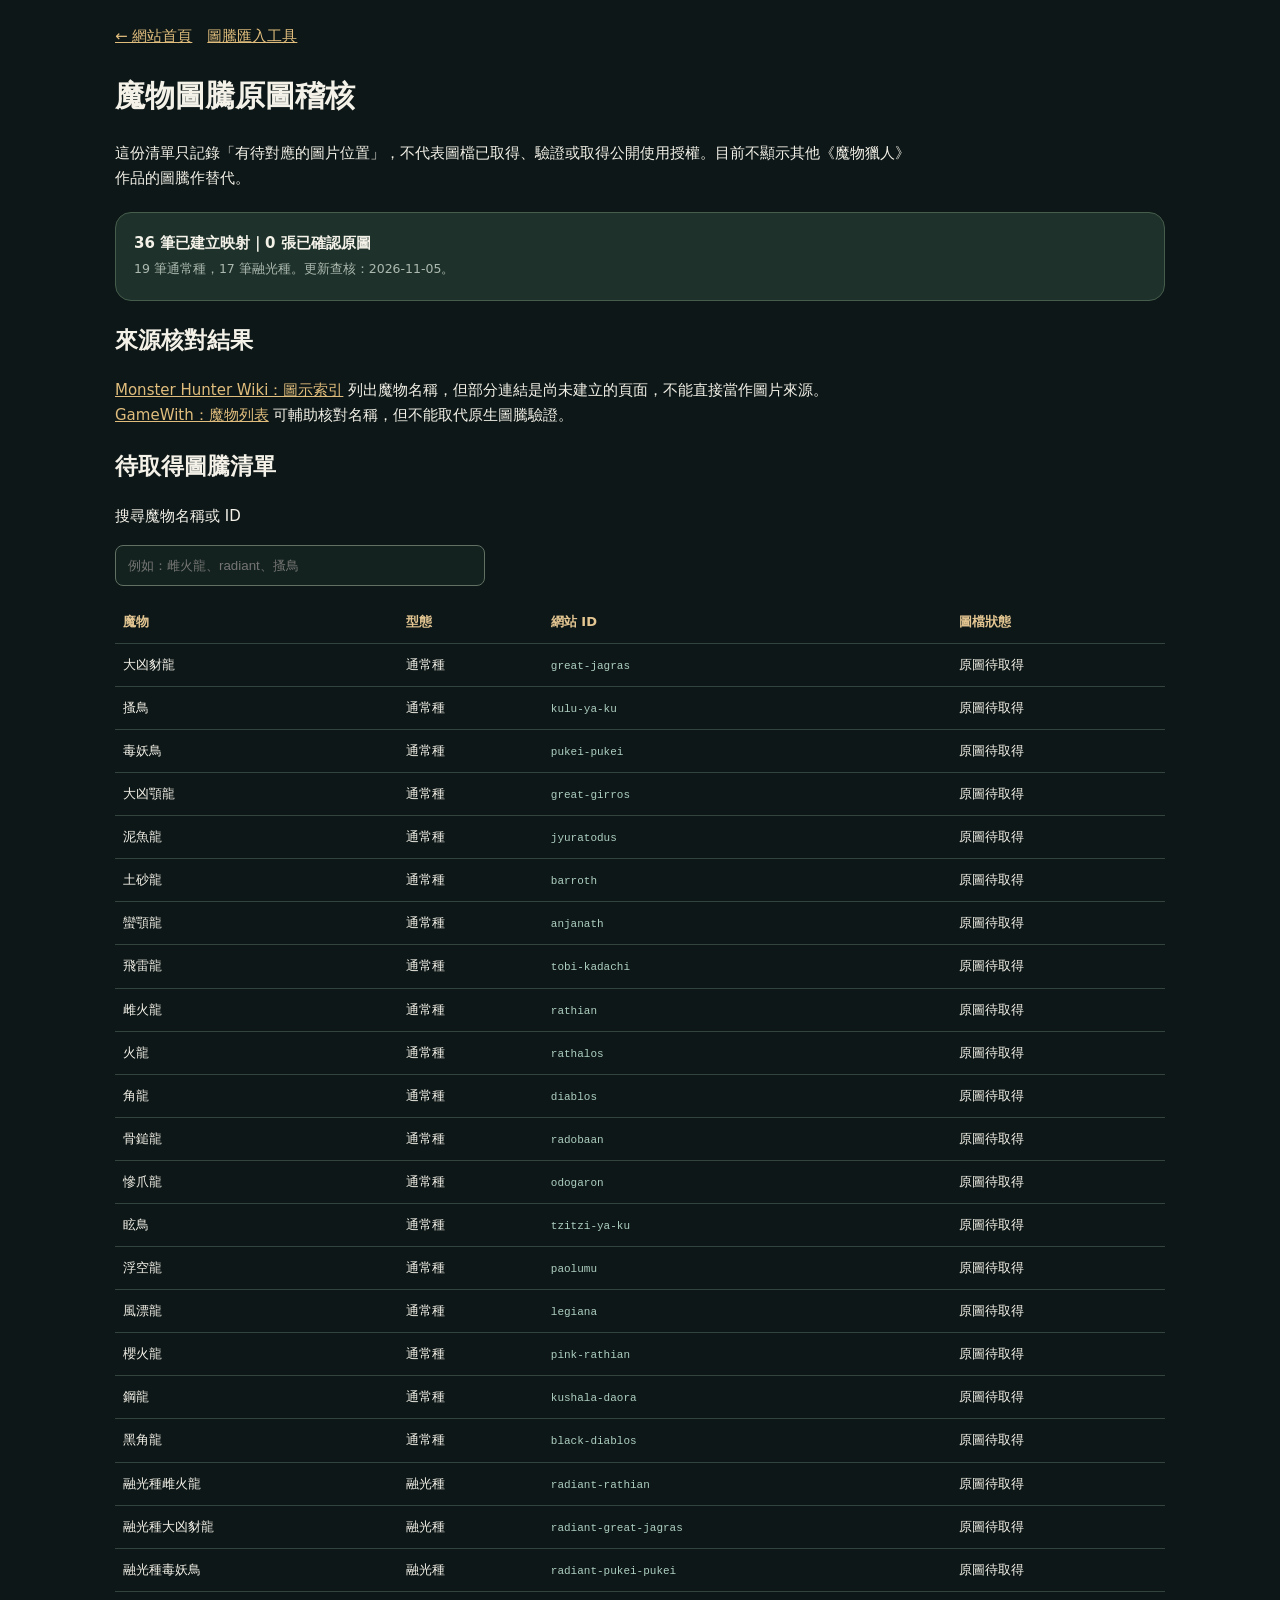
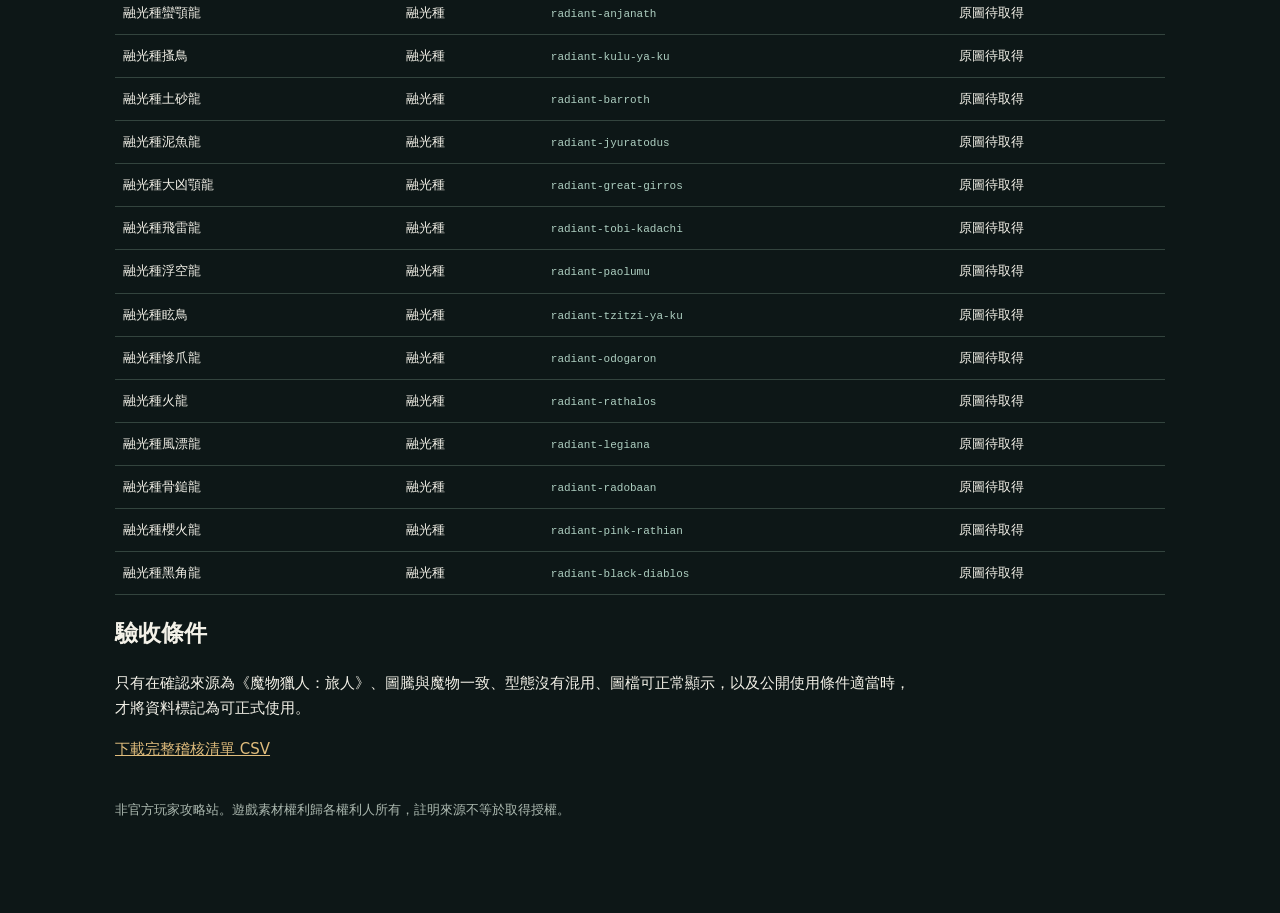
==== totem-audit.html @ b6ccaeb4 "123" ====
<!doctype html><html lang="zh-Hant"><head><meta charset="utf-8"><meta name="viewport" content="width=device-width,initial-scale=1"><title>圖騰來源稽核｜旅人狩獵手冊</title><style>body{font:15px/1.7 system-ui,sans-serif;background:#0d1717;color:#f3f1e8;margin:0}main{max-width:1050px;margin:auto;padding:24px 16px 90px}a{color:#e0bd7d}.stat{background:#1e322b;border:1px solid #465d4c;border-radius:16px;padding:18px;margin:20px 0}table{border-collapse:collapse;width:100%;font-size:13px}td,th{border-bottom:1px solid #33443e;text-align:left;padding:10px 8px}th{color:#e4c692}code{font-size:11px;color:#aecfc1}input{width:100%;max-width:370px;padding:12px;border:1px solid #607164;border-radius:8px;background:#13221e;color:white}small{color:#acb9b0}p{max-width:800px}footer{padding-top:20px}tr[hidden]{display:none}</style></head><body><main><a href="index.html">← 網站首頁</a>　<a href="totem-importer.html">圖騰匯入工具</a><h1>魔物圖騰原圖稽核</h1><p>這份清單只記錄「有待對應的圖片位置」，不代表圖檔已取得、驗證或取得公開使用授權。目前不顯示其他《魔物獵人》作品的圖騰作替代。</p><div class="stat"><strong>36 筆已建立映射｜0 張已確認原圖</strong><div><small>19 筆通常種，17 筆融光種。更新查核：2026-11-05。</small></div></div><h2>來源核對結果</h2><p><a href="https://www.monsterhunterwiki.org/wiki/MHOutlanders/Image_Gallery" target="_blank" rel="noopener">Monster Hunter Wiki：圖示索引</a> 列出魔物名稱，但部分連結是尚未建立的頁面，不能直接當作圖片來源。<a href="https://gamewith.ai/monster-hunter-outlanders/en/monsters" target="_blank" rel="noopener">GameWith：魔物列表</a> 可輔助核對名稱，但不能取代原生圖騰驗證。</p><h2>待取得圖騰清單</h2><label for="search">搜尋魔物名稱或 ID</label><p><input id="search" type="search" placeholder="例如：雌火龍、radiant、搔鳥"></p><div style="overflow-x:auto"><table><thead><tr><th>魔物</th><th>型態</th><th>網站 ID</th><th>圖檔狀態</th></tr></thead><tbody><tr><td>大凶豺龍</td><td>通常種</td><td><code>great-jagras</code></td><td>原圖待取得</td></tr><tr><td>搔鳥</td><td>通常種</td><td><code>kulu-ya-ku</code></td><td>原圖待取得</td></tr><tr><td>毒妖鳥</td><td>通常種</td><td><code>pukei-pukei</code></td><td>原圖待取得</td></tr><tr><td>大凶顎龍</td><td>通常種</td><td><code>great-girros</code></td><td>原圖待取得</td></tr><tr><td>泥魚龍</td><td>通常種</td><td><code>jyuratodus</code></td><td>原圖待取得</td></tr><tr><td>土砂龍</td><td>通常種</td><td><code>barroth</code></td><td>原圖待取得</td></tr><tr><td>蠻顎龍</td><td>通常種</td><td><code>anjanath</code></td><td>原圖待取得</td></tr><tr><td>飛雷龍</td><td>通常種</td><td><code>tobi-kadachi</code></td><td>原圖待取得</td></tr><tr><td>雌火龍</td><td>通常種</td><td><code>rathian</code></td><td>原圖待取得</td></tr><tr><td>火龍</td><td>通常種</td><td><code>rathalos</code></td><td>原圖待取得</td></tr><tr><td>角龍</td><td>通常種</td><td><code>diablos</code></td><td>原圖待取得</td></tr><tr><td>骨鎚龍</td><td>通常種</td><td><code>radobaan</code></td><td>原圖待取得</td></tr><tr><td>慘爪龍</td><td>通常種</td><td><code>odogaron</code></td><td>原圖待取得</td></tr><tr><td>眩鳥</td><td>通常種</td><td><code>tzitzi-ya-ku</code></td><td>原圖待取得</td></tr><tr><td>浮空龍</td><td>通常種</td><td><code>paolumu</code></td><td>原圖待取得</td></tr><tr><td>風漂龍</td><td>通常種</td><td><code>legiana</code></td><td>原圖待取得</td></tr><tr><td>櫻火龍</td><td>通常種</td><td><code>pink-rathian</code></td><td>原圖待取得</td></tr><tr><td>鋼龍</td><td>通常種</td><td><code>kushala-daora</code></td><td>原圖待取得</td></tr><tr><td>黑角龍</td><td>通常種</td><td><code>black-diablos</code></td><td>原圖待取得</td></tr><tr><td>融光種雌火龍</td><td>融光種</td><td><code>radiant-rathian</code></td><td>原圖待取得</td></tr><tr><td>融光種大凶豺龍</td><td>融光種</td><td><code>radiant-great-jagras</code></td><td>原圖待取得</td></tr><tr><td>融光種毒妖鳥</td><td>融光種</td><td><code>radiant-pukei-pukei</code></td><td>原圖待取得</td></tr><tr><td>融光種蠻顎龍</td><td>融光種</td><td><code>radiant-anjanath</code></td><td>原圖待取得</td></tr><tr><td>融光種搔鳥</td><td>融光種</td><td><code>radiant-kulu-ya-ku</code></td><td>原圖待取得</td></tr><tr><td>融光種土砂龍</td><td>融光種</td><td><code>radiant-barroth</code></td><td>原圖待取得</td></tr><tr><td>融光種泥魚龍</td><td>融光種</td><td><code>radiant-jyuratodus</code></td><td>原圖待取得</td></tr><tr><td>融光種大凶顎龍</td><td>融光種</td><td><code>radiant-great-girros</code></td><td>原圖待取得</td></tr><tr><td>融光種飛雷龍</td><td>融光種</td><td><code>radiant-tobi-kadachi</code></td><td>原圖待取得</td></tr><tr><td>融光種浮空龍</td><td>融光種</td><td><code>radiant-paolumu</code></td><td>原圖待取得</td></tr><tr><td>融光種眩鳥</td><td>融光種</td><td><code>radiant-tzitzi-ya-ku</code></td><td>原圖待取得</td></tr><tr><td>融光種慘爪龍</td><td>融光種</td><td><code>radiant-odogaron</code></td><td>原圖待取得</td></tr><tr><td>融光種火龍</td><td>融光種</td><td><code>radiant-rathalos</code></td><td>原圖待取得</td></tr><tr><td>融光種風漂龍</td><td>融光種</td><td><code>radiant-legiana</code></td><td>原圖待取得</td></tr><tr><td>融光種骨鎚龍</td><td>融光種</td><td><code>radiant-radobaan</code></td><td>原圖待取得</td></tr><tr><td>融光種櫻火龍</td><td>融光種</td><td><code>radiant-pink-rathian</code></td><td>原圖待取得</td></tr><tr><td>融光種黑角龍</td><td>融光種</td><td><code>radiant-black-diablos</code></td><td>原圖待取得</td></tr></tbody></table></div><h2>驗收條件</h2><p>只有在確認來源為《魔物獵人：旅人》、圖騰與魔物一致、型態沒有混用、圖檔可正常顯示，以及公開使用條件適當時，才將資料標記為可正式使用。</p><p><a href="TOTEM-AUDIT.csv" download>下載完整稽核清單 CSV</a></p><footer><small>非官方玩家攻略站。遊戲素材權利歸各權利人所有，註明來源不等於取得授權。</small></footer></main><script>const input=document.getElementById('search');input.addEventListener('input',()=>{const q=input.value.trim().toLowerCase();for(const r of document.querySelectorAll('tbody tr'))r.hidden=!r.textContent.toLowerCase().includes(q)});</script></body></html>
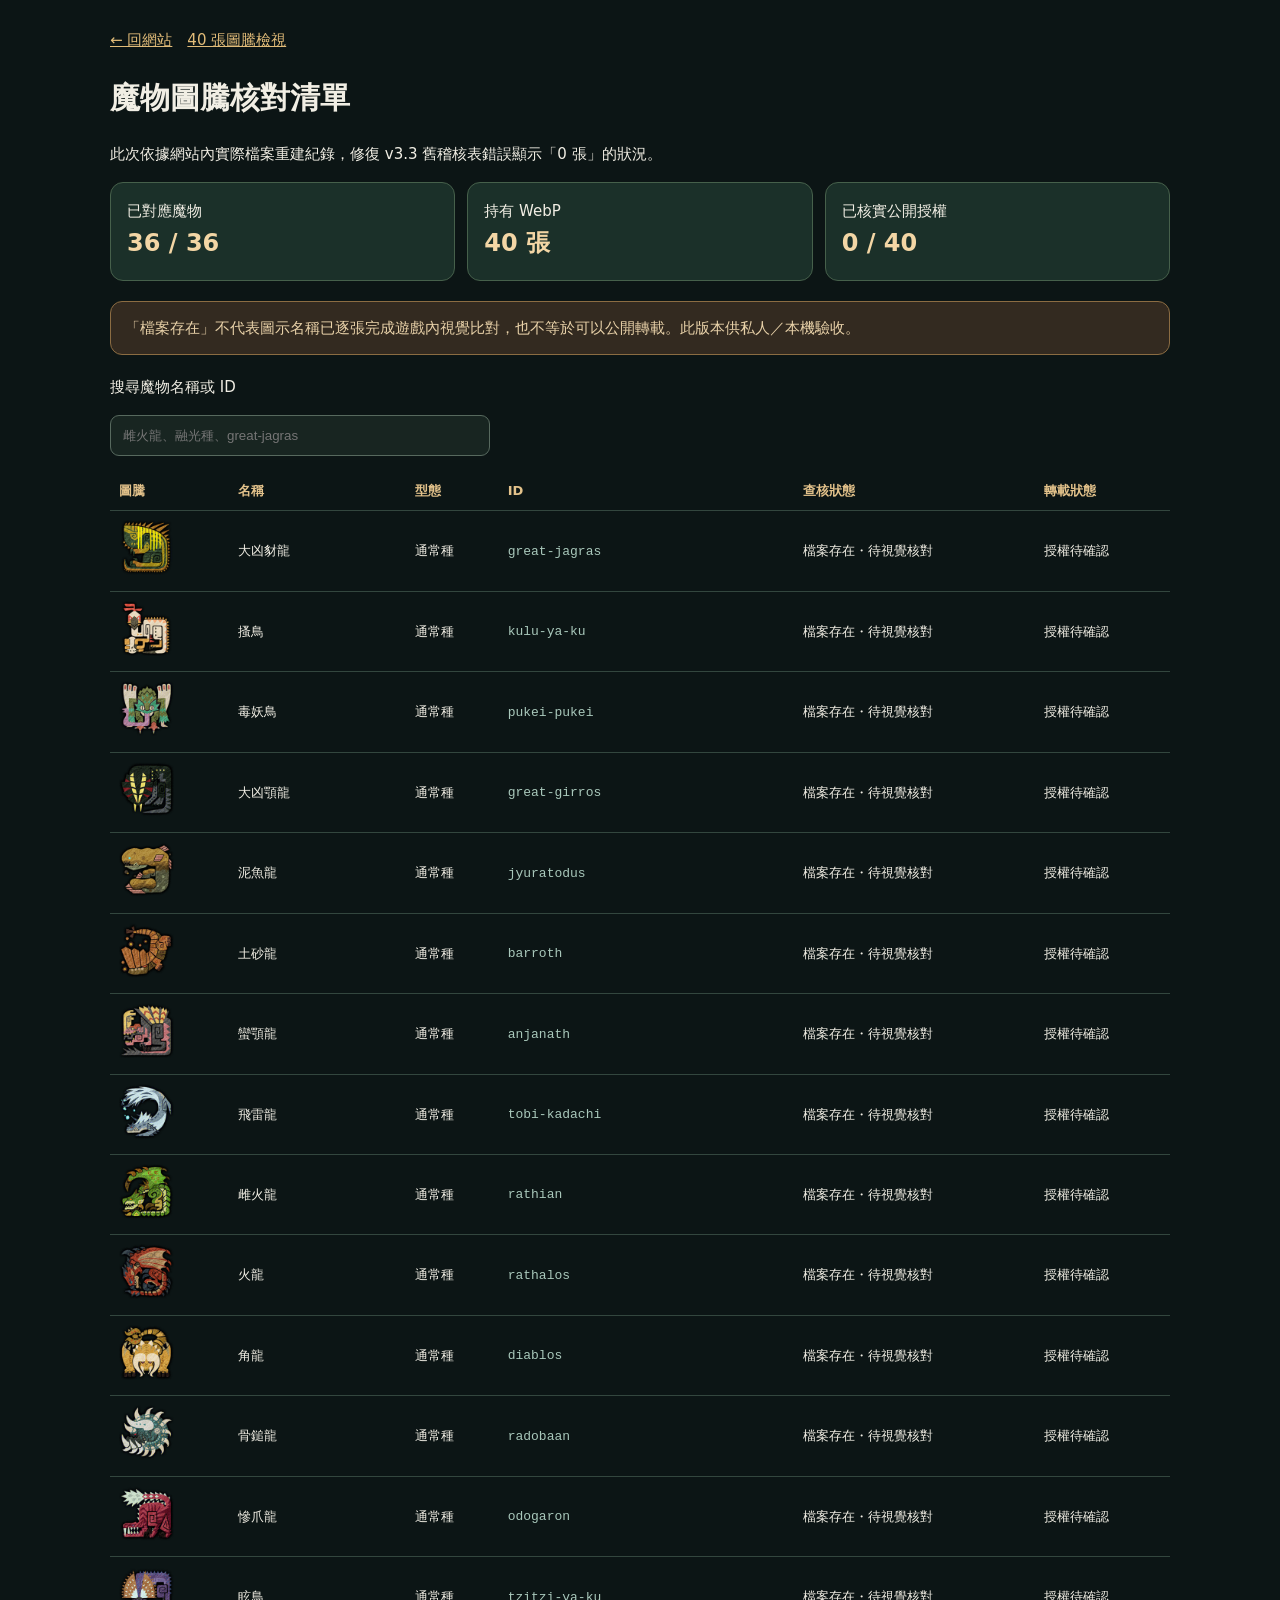
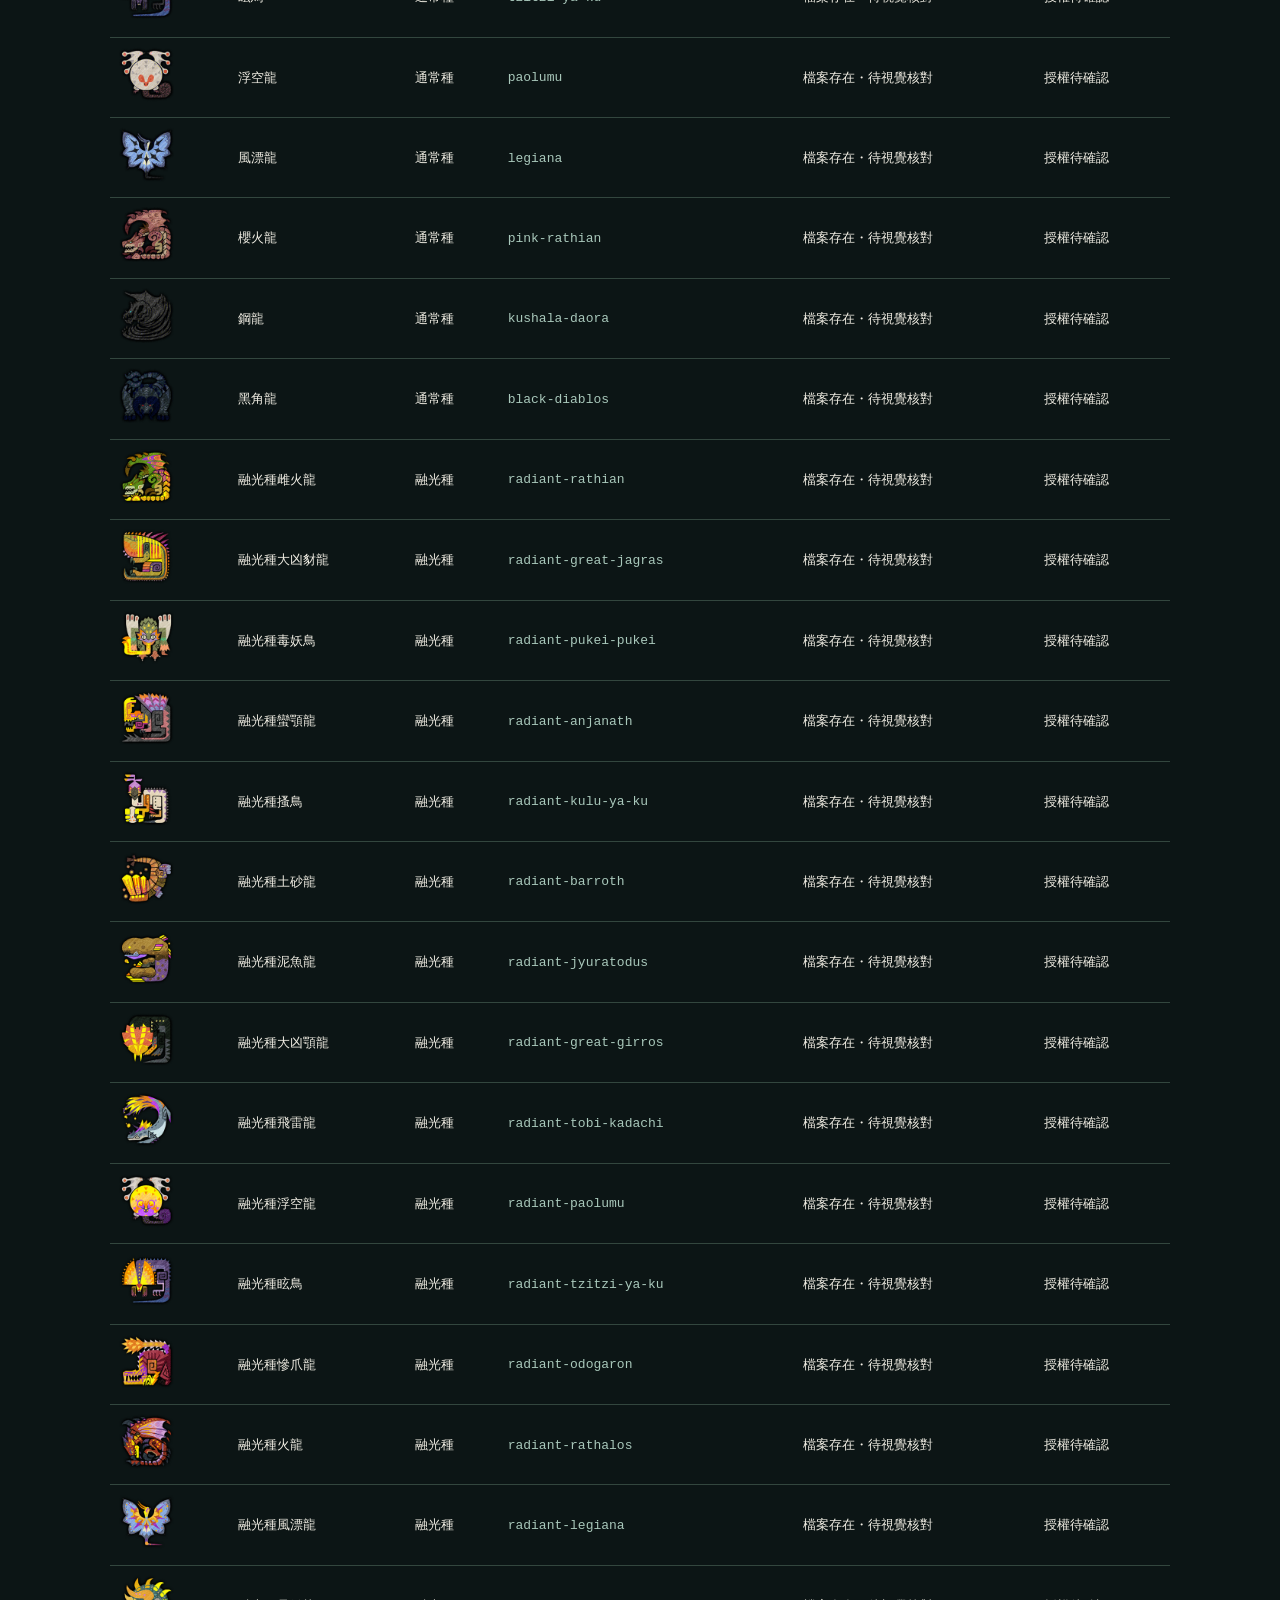
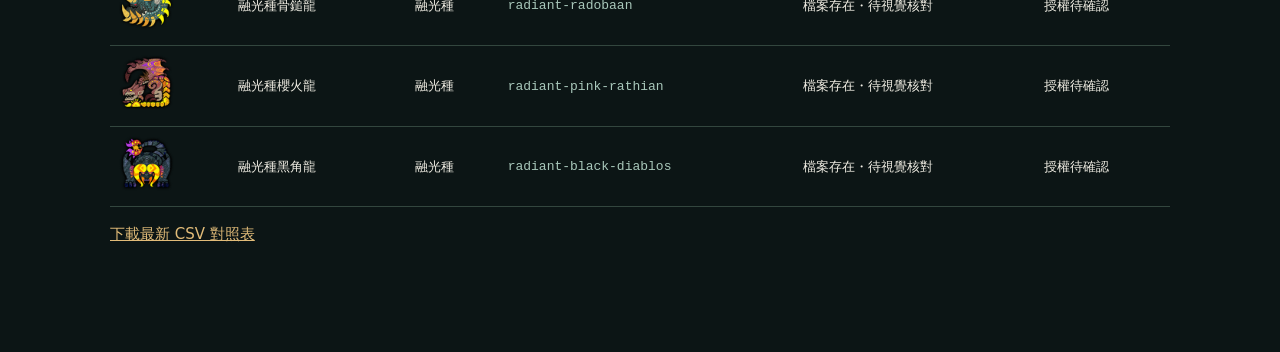
==== commit c4c845b2: "123" ====
--- a/totem-audit.html
+++ b/totem-audit.html
@@ -1 +1 @@
-<!doctype html><html lang="zh-Hant"><head><meta charset="utf-8"><meta name="viewport" content="width=device-width,initial-scale=1"><title>圖騰來源稽核｜旅人狩獵手冊</title><style>body{font:15px/1.7 system-ui,sans-serif;background:#0d1717;color:#f3f1e8;margin:0}main{max-width:1050px;margin:auto;padding:24px 16px 90px}a{color:#e0bd7d}.stat{background:#1e322b;border:1px solid #465d4c;border-radius:16px;padding:18px;margin:20px 0}table{border-collapse:collapse;width:100%;font-size:13px}td,th{border-bottom:1px solid #33443e;text-align:left;padding:10px 8px}th{color:#e4c692}code{font-size:11px;color:#aecfc1}input{width:100%;max-width:370px;padding:12px;border:1px solid #607164;border-radius:8px;background:#13221e;color:white}small{color:#acb9b0}p{max-width:800px}footer{padding-top:20px}tr[hidden]{display:none}</style></head><body><main><a href="index.html">← 網站首頁</a>　<a href="totem-importer.html">圖騰匯入工具</a><h1>魔物圖騰原圖稽核</h1><p>這份清單只記錄「有待對應的圖片位置」，不代表圖檔已取得、驗證或取得公開使用授權。目前不顯示其他《魔物獵人》作品的圖騰作替代。</p><div class="stat"><strong>36 筆已建立映射｜0 張已確認原圖</strong><div><small>19 筆通常種，17 筆融光種。更新查核：2026-11-05。</small></div></div><h2>來源核對結果</h2><p><a href="https://www.monsterhunterwiki.org/wiki/MHOutlanders/Image_Gallery" target="_blank" rel="noopener">Monster Hunter Wiki：圖示索引</a> 列出魔物名稱，但部分連結是尚未建立的頁面，不能直接當作圖片來源。<a href="https://gamewith.ai/monster-hunter-outlanders/en/monsters" target="_blank" rel="noopener">GameWith：魔物列表</a> 可輔助核對名稱，但不能取代原生圖騰驗證。</p><h2>待取得圖騰清單</h2><label for="search">搜尋魔物名稱或 ID</label><p><input id="search" type="search" placeholder="例如：雌火龍、radiant、搔鳥"></p><div style="overflow-x:auto"><table><thead><tr><th>魔物</th><th>型態</th><th>網站 ID</th><th>圖檔狀態</th></tr></thead><tbody><tr><td>大凶豺龍</td><td>通常種</td><td><code>great-jagras</code></td><td>原圖待取得</td></tr><tr><td>搔鳥</td><td>通常種</td><td><code>kulu-ya-ku</code></td><td>原圖待取得</td></tr><tr><td>毒妖鳥</td><td>通常種</td><td><code>pukei-pukei</code></td><td>原圖待取得</td></tr><tr><td>大凶顎龍</td><td>通常種</td><td><code>great-girros</code></td><td>原圖待取得</td></tr><tr><td>泥魚龍</td><td>通常種</td><td><code>jyuratodus</code></td><td>原圖待取得</td></tr><tr><td>土砂龍</td><td>通常種</td><td><code>barroth</code></td><td>原圖待取得</td></tr><tr><td>蠻顎龍</td><td>通常種</td><td><code>anjanath</code></td><td>原圖待取得</td></tr><tr><td>飛雷龍</td><td>通常種</td><td><code>tobi-kadachi</code></td><td>原圖待取得</td></tr><tr><td>雌火龍</td><td>通常種</td><td><code>rathian</code></td><td>原圖待取得</td></tr><tr><td>火龍</td><td>通常種</td><td><code>rathalos</code></td><td>原圖待取得</td></tr><tr><td>角龍</td><td>通常種</td><td><code>diablos</code></td><td>原圖待取得</td></tr><tr><td>骨鎚龍</td><td>通常種</td><td><code>radobaan</code></td><td>原圖待取得</td></tr><tr><td>慘爪龍</td><td>通常種</td><td><code>odogaron</code></td><td>原圖待取得</td></tr><tr><td>眩鳥</td><td>通常種</td><td><code>tzitzi-ya-ku</code></td><td>原圖待取得</td></tr><tr><td>浮空龍</td><td>通常種</td><td><code>paolumu</code></td><td>原圖待取得</td></tr><tr><td>風漂龍</td><td>通常種</td><td><code>legiana</code></td><td>原圖待取得</td></tr><tr><td>櫻火龍</td><td>通常種</td><td><code>pink-rathian</code></td><td>原圖待取得</td></tr><tr><td>鋼龍</td><td>通常種</td><td><code>kushala-daora</code></td><td>原圖待取得</td></tr><tr><td>黑角龍</td><td>通常種</td><td><code>black-diablos</code></td><td>原圖待取得</td></tr><tr><td>融光種雌火龍</td><td>融光種</td><td><code>radiant-rathian</code></td><td>原圖待取得</td></tr><tr><td>融光種大凶豺龍</td><td>融光種</td><td><code>radiant-great-jagras</code></td><td>原圖待取得</td></tr><tr><td>融光種毒妖鳥</td><td>融光種</td><td><code>radiant-pukei-pukei</code></td><td>原圖待取得</td></tr><tr><td>融光種蠻顎龍</td><td>融光種</td><td><code>radiant-anjanath</code></td><td>原圖待取得</td></tr><tr><td>融光種搔鳥</td><td>融光種</td><td><code>radiant-kulu-ya-ku</code></td><td>原圖待取得</td></tr><tr><td>融光種土砂龍</td><td>融光種</td><td><code>radiant-barroth</code></td><td>原圖待取得</td></tr><tr><td>融光種泥魚龍</td><td>融光種</td><td><code>radiant-jyuratodus</code></td><td>原圖待取得</td></tr><tr><td>融光種大凶顎龍</td><td>融光種</td><td><code>radiant-great-girros</code></td><td>原圖待取得</td></tr><tr><td>融光種飛雷龍</td><td>融光種</td><td><code>radiant-tobi-kadachi</code></td><td>原圖待取得</td></tr><tr><td>融光種浮空龍</td><td>融光種</td><td><code>radiant-paolumu</code></td><td>原圖待取得</td></tr><tr><td>融光種眩鳥</td><td>融光種</td><td><code>radiant-tzitzi-ya-ku</code></td><td>原圖待取得</td></tr><tr><td>融光種慘爪龍</td><td>融光種</td><td><code>radiant-odogaron</code></td><td>原圖待取得</td></tr><tr><td>融光種火龍</td><td>融光種</td><td><code>radiant-rathalos</code></td><td>原圖待取得</td></tr><tr><td>融光種風漂龍</td><td>融光種</td><td><code>radiant-legiana</code></td><td>原圖待取得</td></tr><tr><td>融光種骨鎚龍</td><td>融光種</td><td><code>radiant-radobaan</code></td><td>原圖待取得</td></tr><tr><td>融光種櫻火龍</td><td>融光種</td><td><code>radiant-pink-rathian</code></td><td>原圖待取得</td></tr><tr><td>融光種黑角龍</td><td>融光種</td><td><code>radiant-black-diablos</code></td><td>原圖待取得</td></tr></tbody></table></div><h2>驗收條件</h2><p>只有在確認來源為《魔物獵人：旅人》、圖騰與魔物一致、型態沒有混用、圖檔可正常顯示，以及公開使用條件適當時，才將資料標記為可正式使用。</p><p><a href="TOTEM-AUDIT.csv" download>下載完整稽核清單 CSV</a></p><footer><small>非官方玩家攻略站。遊戲素材權利歸各權利人所有，註明來源不等於取得授權。</small></footer></main><script>const input=document.getElementById('search');input.addEventListener('input',()=>{const q=input.value.trim().toLowerCase();for(const r of document.querySelectorAll('tbody tr'))r.hidden=!r.textContent.toLowerCase().includes(q)});</script></body></html>+<!doctype html><html lang="zh-Hant"><head><meta charset="utf-8"><meta name="viewport" content="width=device-width,initial-scale=1"><meta name="robots" content="noindex,nofollow"><title>圖騰核對與授權狀態｜旅人狩獵手冊</title><style>body{font:15px/1.65 system-ui,sans-serif;background:#0c1515;color:#f1eee4;margin:0}main{max-width:1060px;margin:auto;padding:28px 16px 90px}a{color:#e2bc79}.stats{display:grid;grid-template-columns:repeat(3,minmax(0,1fr));gap:12px}.stat{background:#1b3029;border:1px solid #46604b;border-radius:13px;padding:16px}.stat b{display:block;font-size:24px;color:#f3d6a5}.notice{background:#332a20;border:1px solid #8b6c42;border-radius:12px;padding:14px;margin:20px 0;color:#e8d1a8}input{padding:12px;width:min(100%,380px);background:#182521;border:1px solid #57695e;border-radius:9px;color:white}table{border-collapse:collapse;width:100%;font-size:13px}td,th{text-align:left;border-bottom:1px solid #33463e;padding:9px}th{color:#e3c28b}td img{object-fit:contain}tr[hidden]{display:none}code{overflow-wrap:anywhere;color:#a9c8bb}@media(max-width:600px){.stats{grid-template-columns:1fr 1fr}.stat:last-child{grid-column:span 2}td:nth-child(4),th:nth-child(4){display:none}}</style></head><body><main><a href="index.html">← 回網站</a>　<a href="totem-review.html">40 張圖騰檢視</a><h1>魔物圖騰核對清單</h1><p>此次依據網站內實際檔案重建紀錄，修復 v3.3 舊稽核表錯誤顯示「0 張」的狀況。</p><section class="stats"><div class="stat">已對應魔物<b>36 / 36</b></div><div class="stat">持有 WebP<b>40 張</b></div><div class="stat">已核實公開授權<b>0 / 40</b></div></section><div class="notice">「檔案存在」不代表圖示名稱已逐張完成遊戲內視覺比對，也不等於可以公開轉載。此版本供私人／本機驗收。</div><label for="q">搜尋魔物名稱或 ID</label><p><input id="q" type="search" placeholder="雌火龍、融光種、great-jagras"></p><div style="overflow:auto"><table><thead><tr><th>圖騰</th><th>名稱</th><th>型態</th><th>ID</th><th>查核狀態</th><th>轉載狀態</th></tr></thead><tbody><tr><td><img src="assets/images/monsters/great-jagras.webp" width="55" height="55" loading="lazy" alt="大凶豺龍圖騰"></td><td>大凶豺龍</td><td>通常種</td><td><code>great-jagras</code></td><td>檔案存在・待視覺核對</td><td>授權待確認</td></tr><tr><td><img src="assets/images/monsters/kulu-ya-ku.webp" width="55" height="55" loading="lazy" alt="搔鳥圖騰"></td><td>搔鳥</td><td>通常種</td><td><code>kulu-ya-ku</code></td><td>檔案存在・待視覺核對</td><td>授權待確認</td></tr><tr><td><img src="assets/images/monsters/pukei-pukei.webp" width="55" height="55" loading="lazy" alt="毒妖鳥圖騰"></td><td>毒妖鳥</td><td>通常種</td><td><code>pukei-pukei</code></td><td>檔案存在・待視覺核對</td><td>授權待確認</td></tr><tr><td><img src="assets/images/monsters/great-girros.webp" width="55" height="55" loading="lazy" alt="大凶顎龍圖騰"></td><td>大凶顎龍</td><td>通常種</td><td><code>great-girros</code></td><td>檔案存在・待視覺核對</td><td>授權待確認</td></tr><tr><td><img src="assets/images/monsters/jyuratodus.webp" width="55" height="55" loading="lazy" alt="泥魚龍圖騰"></td><td>泥魚龍</td><td>通常種</td><td><code>jyuratodus</code></td><td>檔案存在・待視覺核對</td><td>授權待確認</td></tr><tr><td><img src="assets/images/monsters/barroth.webp" width="55" height="55" loading="lazy" alt="土砂龍圖騰"></td><td>土砂龍</td><td>通常種</td><td><code>barroth</code></td><td>檔案存在・待視覺核對</td><td>授權待確認</td></tr><tr><td><img src="assets/images/monsters/anjanath.webp" width="55" height="55" loading="lazy" alt="蠻顎龍圖騰"></td><td>蠻顎龍</td><td>通常種</td><td><code>anjanath</code></td><td>檔案存在・待視覺核對</td><td>授權待確認</td></tr><tr><td><img src="assets/images/monsters/tobi-kadachi.webp" width="55" height="55" loading="lazy" alt="飛雷龍圖騰"></td><td>飛雷龍</td><td>通常種</td><td><code>tobi-kadachi</code></td><td>檔案存在・待視覺核對</td><td>授權待確認</td></tr><tr><td><img src="assets/images/monsters/rathian.webp" width="55" height="55" loading="lazy" alt="雌火龍圖騰"></td><td>雌火龍</td><td>通常種</td><td><code>rathian</code></td><td>檔案存在・待視覺核對</td><td>授權待確認</td></tr><tr><td><img src="assets/images/monsters/rathalos.webp" width="55" height="55" loading="lazy" alt="火龍圖騰"></td><td>火龍</td><td>通常種</td><td><code>rathalos</code></td><td>檔案存在・待視覺核對</td><td>授權待確認</td></tr><tr><td><img src="assets/images/monsters/diablos.webp" width="55" height="55" loading="lazy" alt="角龍圖騰"></td><td>角龍</td><td>通常種</td><td><code>diablos</code></td><td>檔案存在・待視覺核對</td><td>授權待確認</td></tr><tr><td><img src="assets/images/monsters/radobaan.webp" width="55" height="55" loading="lazy" alt="骨鎚龍圖騰"></td><td>骨鎚龍</td><td>通常種</td><td><code>radobaan</code></td><td>檔案存在・待視覺核對</td><td>授權待確認</td></tr><tr><td><img src="assets/images/monsters/odogaron.webp" width="55" height="55" loading="lazy" alt="慘爪龍圖騰"></td><td>慘爪龍</td><td>通常種</td><td><code>odogaron</code></td><td>檔案存在・待視覺核對</td><td>授權待確認</td></tr><tr><td><img src="assets/images/monsters/tzitzi-ya-ku.webp" width="55" height="55" loading="lazy" alt="眩鳥圖騰"></td><td>眩鳥</td><td>通常種</td><td><code>tzitzi-ya-ku</code></td><td>檔案存在・待視覺核對</td><td>授權待確認</td></tr><tr><td><img src="assets/images/monsters/paolumu.webp" width="55" height="55" loading="lazy" alt="浮空龍圖騰"></td><td>浮空龍</td><td>通常種</td><td><code>paolumu</code></td><td>檔案存在・待視覺核對</td><td>授權待確認</td></tr><tr><td><img src="assets/images/monsters/legiana.webp" width="55" height="55" loading="lazy" alt="風漂龍圖騰"></td><td>風漂龍</td><td>通常種</td><td><code>legiana</code></td><td>檔案存在・待視覺核對</td><td>授權待確認</td></tr><tr><td><img src="assets/images/monsters/pink-rathian.webp" width="55" height="55" loading="lazy" alt="櫻火龍圖騰"></td><td>櫻火龍</td><td>通常種</td><td><code>pink-rathian</code></td><td>檔案存在・待視覺核對</td><td>授權待確認</td></tr><tr><td><img src="assets/images/monsters/kushala-daora.webp" width="55" height="55" loading="lazy" alt="鋼龍圖騰"></td><td>鋼龍</td><td>通常種</td><td><code>kushala-daora</code></td><td>檔案存在・待視覺核對</td><td>授權待確認</td></tr><tr><td><img src="assets/images/monsters/black-diablos.webp" width="55" height="55" loading="lazy" alt="黑角龍圖騰"></td><td>黑角龍</td><td>通常種</td><td><code>black-diablos</code></td><td>檔案存在・待視覺核對</td><td>授權待確認</td></tr><tr><td><img src="assets/images/monsters/radiant-rathian.webp" width="55" height="55" loading="lazy" alt="融光種雌火龍圖騰"></td><td>融光種雌火龍</td><td>融光種</td><td><code>radiant-rathian</code></td><td>檔案存在・待視覺核對</td><td>授權待確認</td></tr><tr><td><img src="assets/images/monsters/radiant-great-jagras.webp" width="55" height="55" loading="lazy" alt="融光種大凶豺龍圖騰"></td><td>融光種大凶豺龍</td><td>融光種</td><td><code>radiant-great-jagras</code></td><td>檔案存在・待視覺核對</td><td>授權待確認</td></tr><tr><td><img src="assets/images/monsters/radiant-pukei-pukei.webp" width="55" height="55" loading="lazy" alt="融光種毒妖鳥圖騰"></td><td>融光種毒妖鳥</td><td>融光種</td><td><code>radiant-pukei-pukei</code></td><td>檔案存在・待視覺核對</td><td>授權待確認</td></tr><tr><td><img src="assets/images/monsters/radiant-anjanath.webp" width="55" height="55" loading="lazy" alt="融光種蠻顎龍圖騰"></td><td>融光種蠻顎龍</td><td>融光種</td><td><code>radiant-anjanath</code></td><td>檔案存在・待視覺核對</td><td>授權待確認</td></tr><tr><td><img src="assets/images/monsters/radiant-kulu-ya-ku.webp" width="55" height="55" loading="lazy" alt="融光種搔鳥圖騰"></td><td>融光種搔鳥</td><td>融光種</td><td><code>radiant-kulu-ya-ku</code></td><td>檔案存在・待視覺核對</td><td>授權待確認</td></tr><tr><td><img src="assets/images/monsters/radiant-barroth.webp" width="55" height="55" loading="lazy" alt="融光種土砂龍圖騰"></td><td>融光種土砂龍</td><td>融光種</td><td><code>radiant-barroth</code></td><td>檔案存在・待視覺核對</td><td>授權待確認</td></tr><tr><td><img src="assets/images/monsters/radiant-jyuratodus.webp" width="55" height="55" loading="lazy" alt="融光種泥魚龍圖騰"></td><td>融光種泥魚龍</td><td>融光種</td><td><code>radiant-jyuratodus</code></td><td>檔案存在・待視覺核對</td><td>授權待確認</td></tr><tr><td><img src="assets/images/monsters/radiant-great-girros.webp" width="55" height="55" loading="lazy" alt="融光種大凶顎龍圖騰"></td><td>融光種大凶顎龍</td><td>融光種</td><td><code>radiant-great-girros</code></td><td>檔案存在・待視覺核對</td><td>授權待確認</td></tr><tr><td><img src="assets/images/monsters/radiant-tobi-kadachi.webp" width="55" height="55" loading="lazy" alt="融光種飛雷龍圖騰"></td><td>融光種飛雷龍</td><td>融光種</td><td><code>radiant-tobi-kadachi</code></td><td>檔案存在・待視覺核對</td><td>授權待確認</td></tr><tr><td><img src="assets/images/monsters/radiant-paolumu.webp" width="55" height="55" loading="lazy" alt="融光種浮空龍圖騰"></td><td>融光種浮空龍</td><td>融光種</td><td><code>radiant-paolumu</code></td><td>檔案存在・待視覺核對</td><td>授權待確認</td></tr><tr><td><img src="assets/images/monsters/radiant-tzitzi-ya-ku.webp" width="55" height="55" loading="lazy" alt="融光種眩鳥圖騰"></td><td>融光種眩鳥</td><td>融光種</td><td><code>radiant-tzitzi-ya-ku</code></td><td>檔案存在・待視覺核對</td><td>授權待確認</td></tr><tr><td><img src="assets/images/monsters/radiant-odogaron.webp" width="55" height="55" loading="lazy" alt="融光種慘爪龍圖騰"></td><td>融光種慘爪龍</td><td>融光種</td><td><code>radiant-odogaron</code></td><td>檔案存在・待視覺核對</td><td>授權待確認</td></tr><tr><td><img src="assets/images/monsters/radiant-rathalos.webp" width="55" height="55" loading="lazy" alt="融光種火龍圖騰"></td><td>融光種火龍</td><td>融光種</td><td><code>radiant-rathalos</code></td><td>檔案存在・待視覺核對</td><td>授權待確認</td></tr><tr><td><img src="assets/images/monsters/radiant-legiana.webp" width="55" height="55" loading="lazy" alt="融光種風漂龍圖騰"></td><td>融光種風漂龍</td><td>融光種</td><td><code>radiant-legiana</code></td><td>檔案存在・待視覺核對</td><td>授權待確認</td></tr><tr><td><img src="assets/images/monsters/radiant-radobaan.webp" width="55" height="55" loading="lazy" alt="融光種骨鎚龍圖騰"></td><td>融光種骨鎚龍</td><td>融光種</td><td><code>radiant-radobaan</code></td><td>檔案存在・待視覺核對</td><td>授權待確認</td></tr><tr><td><img src="assets/images/monsters/radiant-pink-rathian.webp" width="55" height="55" loading="lazy" alt="融光種櫻火龍圖騰"></td><td>融光種櫻火龍</td><td>融光種</td><td><code>radiant-pink-rathian</code></td><td>檔案存在・待視覺核對</td><td>授權待確認</td></tr><tr><td><img src="assets/images/monsters/radiant-black-diablos.webp" width="55" height="55" loading="lazy" alt="融光種黑角龍圖騰"></td><td>融光種黑角龍</td><td>融光種</td><td><code>radiant-black-diablos</code></td><td>檔案存在・待視覺核對</td><td>授權待確認</td></tr></tbody></table></div><p><a href="TOTEM-AUDIT.csv" download>下載最新 CSV 對照表</a></p></main><script>document.getElementById('q').addEventListener('input',function(){let q=this.value.toLowerCase().trim();document.querySelectorAll('tbody tr').forEach(r=>r.hidden=!r.textContent.toLowerCase().includes(q))});</script></body></html>
